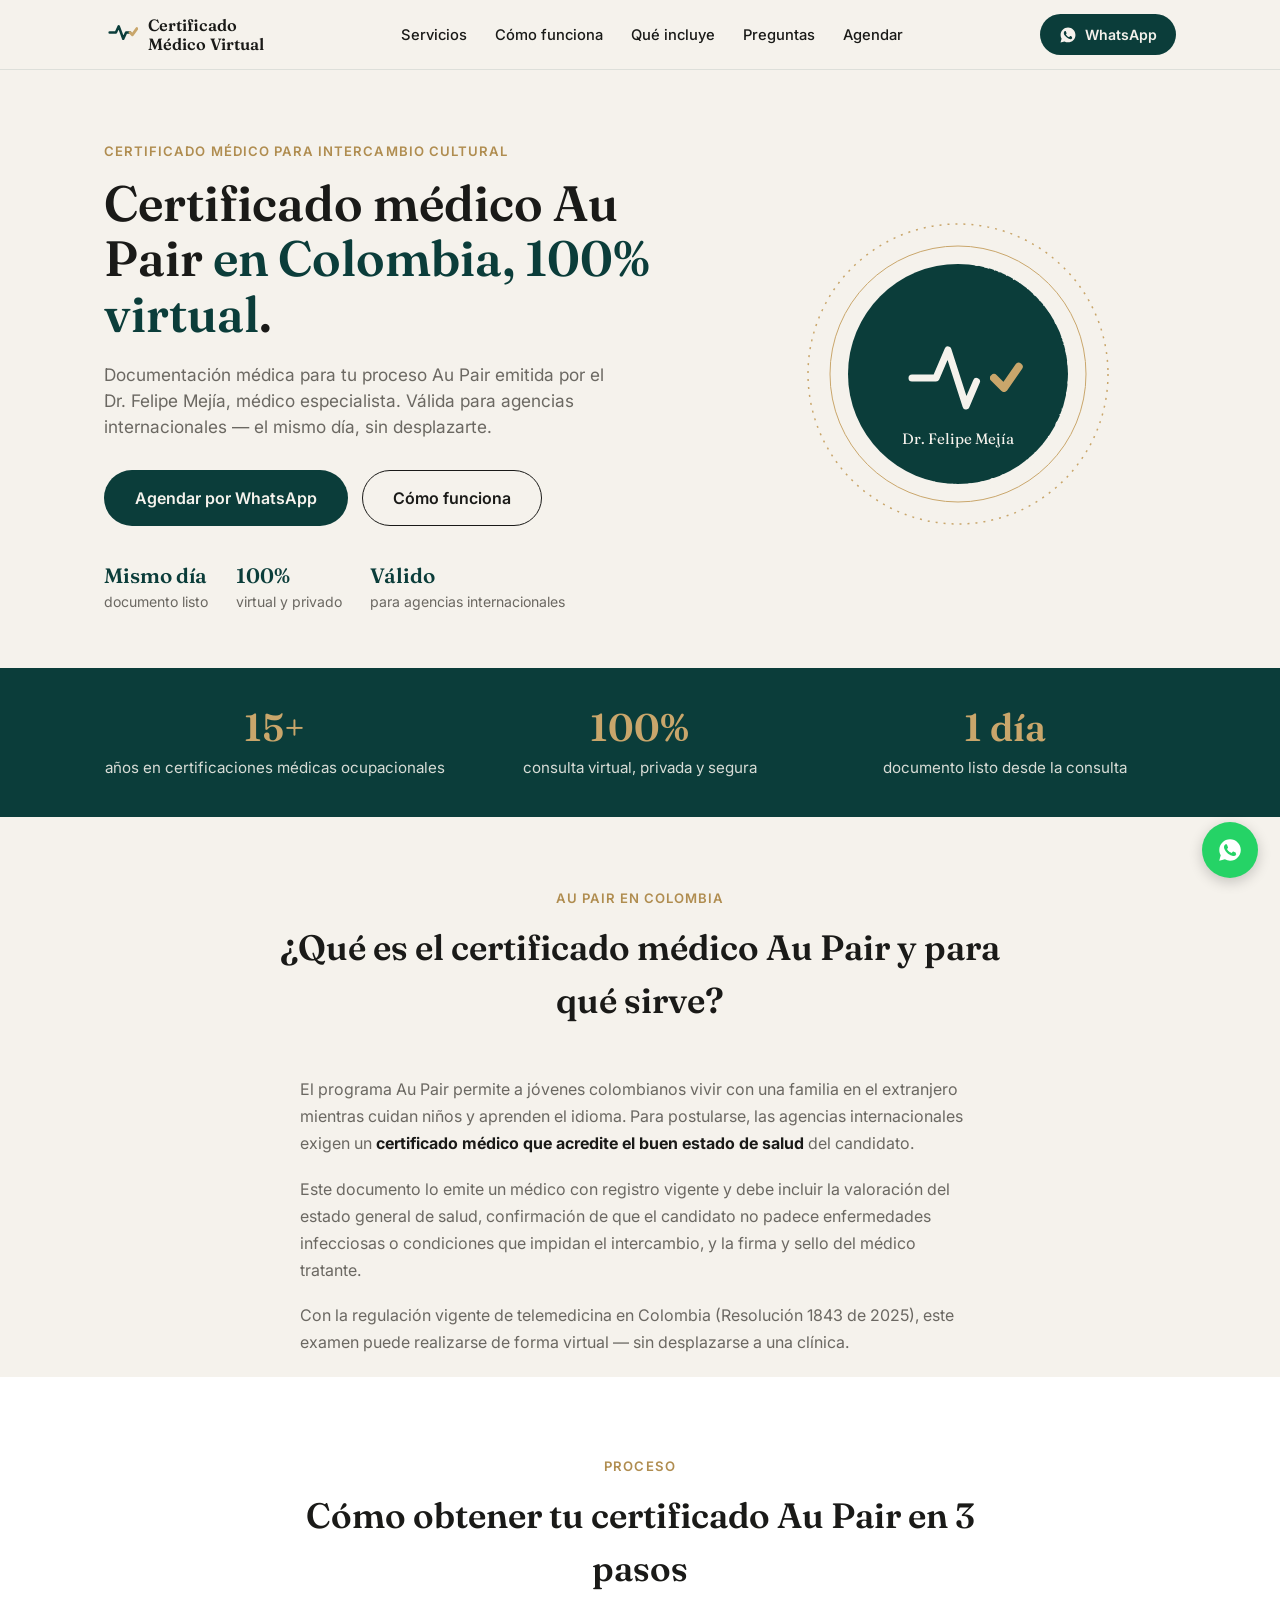
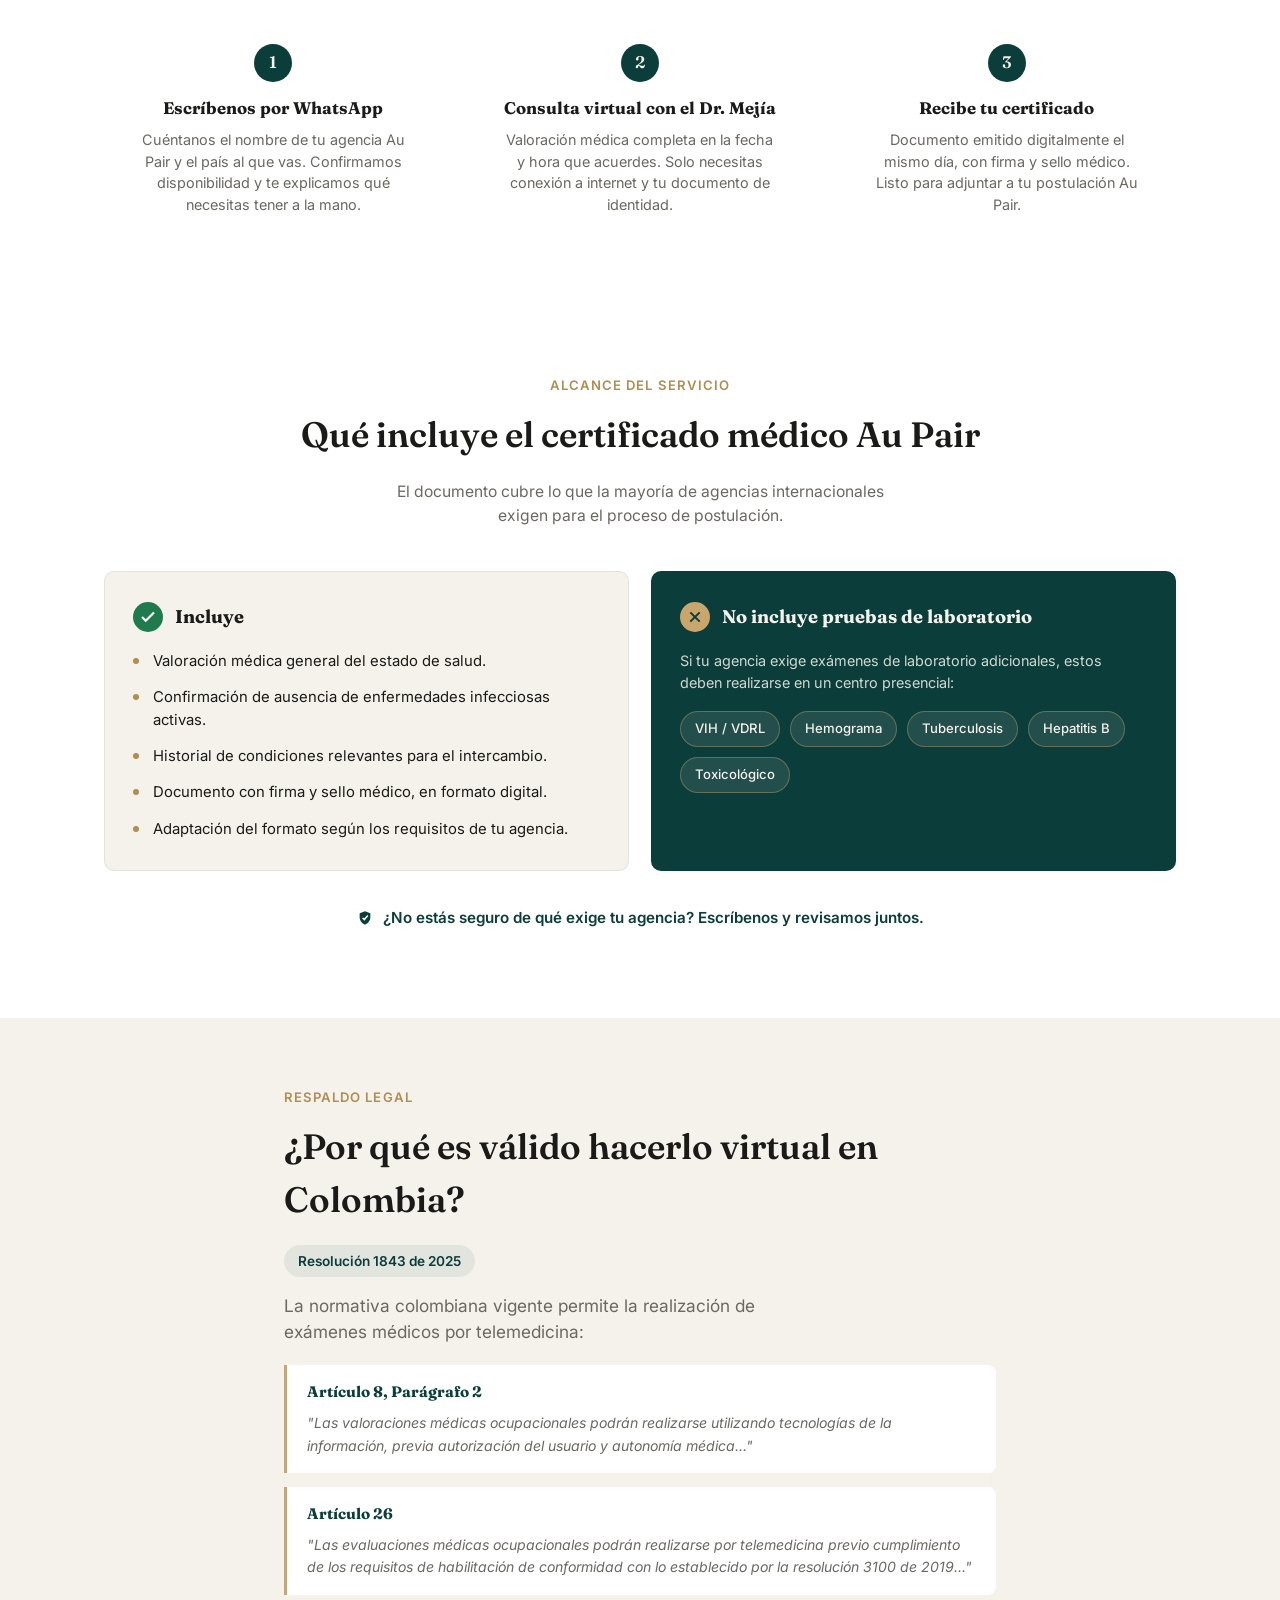
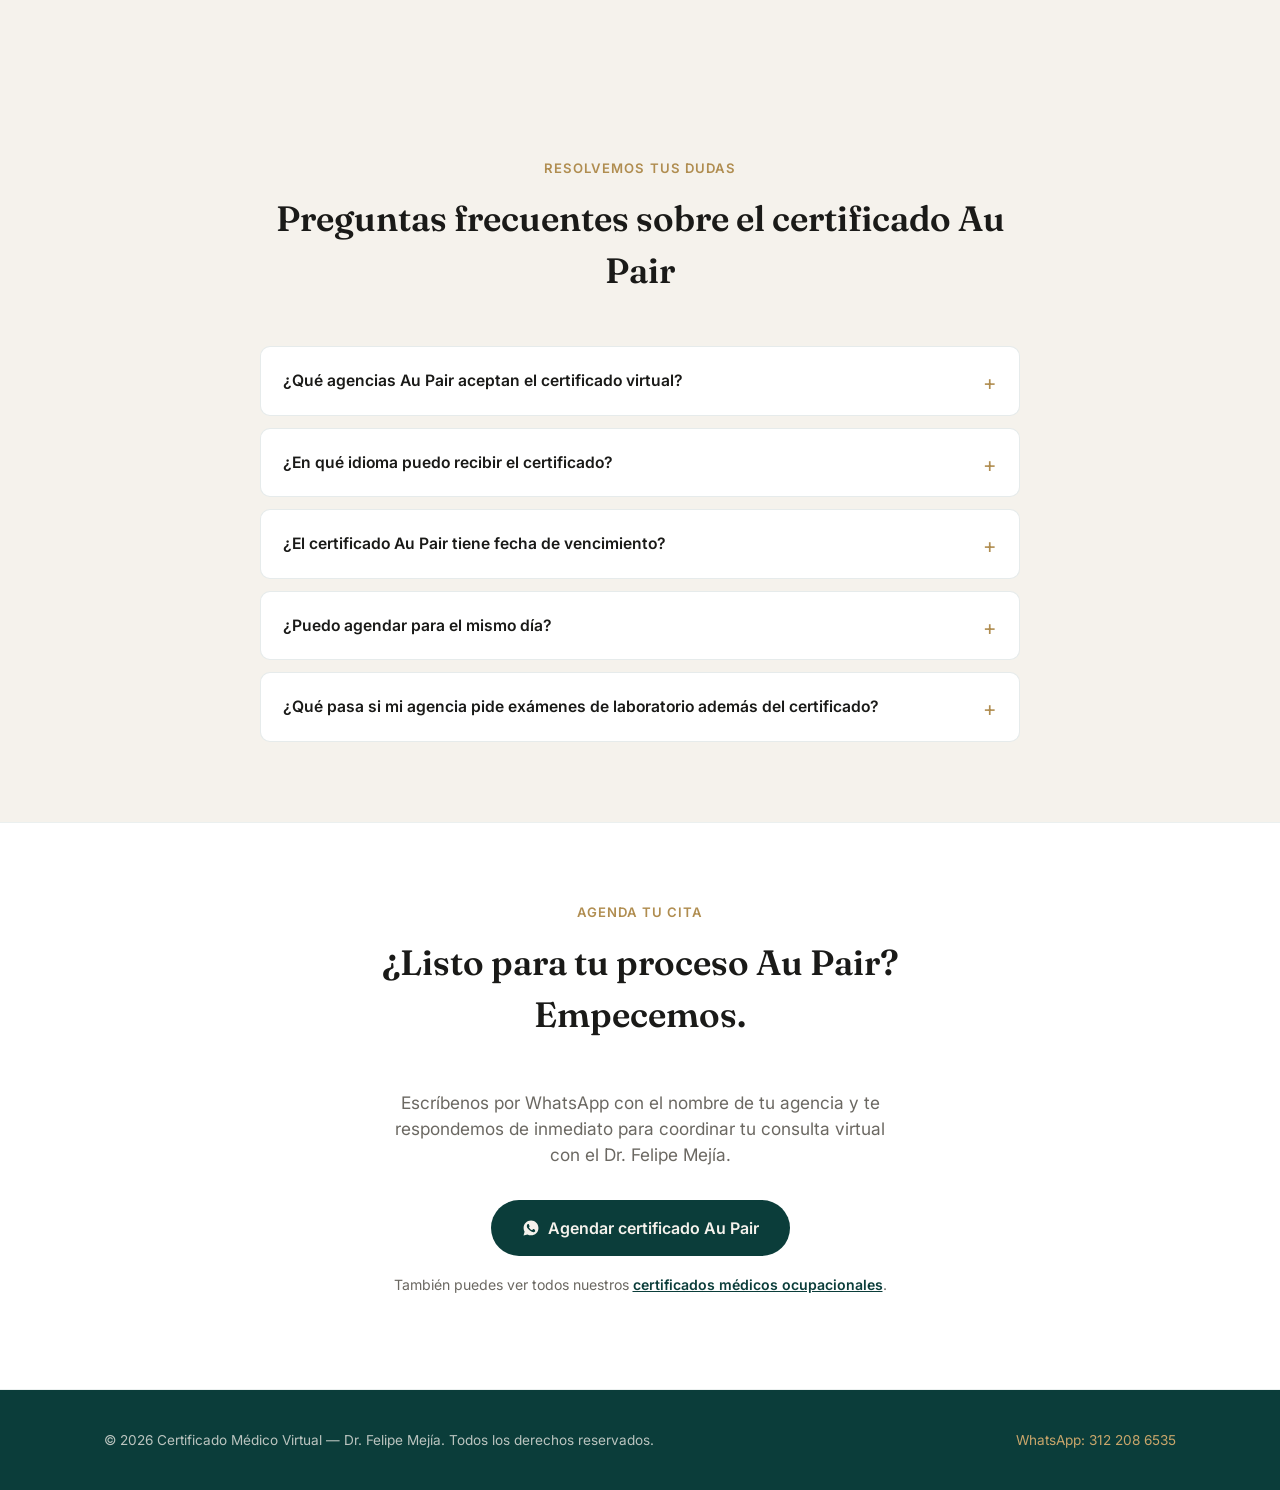
==== au-pair.html @ d5a6e665 "SEO: FAQPage schema, página Au Pair y sitemap actualizado - Agrega schema FAQPage al index para rich" ====
<!DOCTYPE html>
<html lang="es">
<head>
<meta charset="UTF-8">
<meta name="viewport" content="width=device-width, initial-scale=1.0">
<title>Certificado Médico Au Pair Colombia | Dr. Felipe Mejía — Virtual</title>
<meta name="description" content="Certificado médico para Au Pair en Colombia. Examen virtual con médico especialista, documento el mismo día. Válido para agencias internacionales. Agenda por WhatsApp.">
<meta property="og:title" content="Certificado Médico Au Pair Colombia — Dr. Felipe Mejía">
<meta property="og:description" content="Certificado médico para Au Pair. Examen virtual, documento el mismo día. Válido para agencias internacionales.">
<meta property="og:type" content="website">
<meta property="og:url" content="https://certificadomedicovirtual.com/au-pair">
<meta property="og:image" content="https://certificadomedicovirtual.com/assets/og-image.png">
<meta property="og:image:width" content="1200">
<meta property="og:image:height" content="630">
<meta property="og:locale" content="es_CO">
<meta name="twitter:card" content="summary_large_image">
<meta name="twitter:title" content="Certificado Médico Au Pair Colombia — Dr. Felipe Mejía">
<meta name="twitter:image" content="https://certificadomedicovirtual.com/assets/og-image.png">
<link rel="preconnect" href="https://fonts.googleapis.com">
<link rel="preconnect" href="https://fonts.gstatic.com" crossorigin>
<link href="https://fonts.googleapis.com/css2?family=Fraunces:opsz,wght@9..144,400;9..144,500;9..144,600;9..144,700&family=Inter:wght@400;500;600;700&display=swap" rel="stylesheet">
<link rel="stylesheet" href="styles.css">
<link rel="icon" type="image/svg+xml" href="assets/favicon.svg">
<link rel="canonical" href="https://certificadomedicovirtual.com/au-pair">
<script type="application/ld+json">
{
  "@context": "https://schema.org",
  "@type": "MedicalBusiness",
  "name": "Certificado Médico Virtual — Au Pair",
  "url": "https://certificadomedicovirtual.com/au-pair",
  "telephone": "+573122086535",
  "image": "https://certificadomedicovirtual.com/assets/og-image.png",
  "description": "Certificado médico para procesos Au Pair en Colombia. Examen virtual con médico especialista, documento el mismo día.",
  "address": {
    "@type": "PostalAddress",
    "addressLocality": "Manizales",
    "addressRegion": "Caldas",
    "addressCountry": "CO"
  },
  "founder": { "@type": "Person", "name": "Felipe Mejía" }
}
</script>
<script type="application/ld+json">
{
  "@context": "https://schema.org",
  "@type": "FAQPage",
  "mainEntity": [
    {
      "@type": "Question",
      "name": "¿Qué es el certificado médico Au Pair?",
      "acceptedAnswer": {
        "@type": "Answer",
        "text": "Es un documento médico que acredita el buen estado de salud del candidato para participar en un programa de intercambio cultural Au Pair. Las agencias internacionales lo exigen como parte del proceso de postulación."
      }
    },
    {
      "@type": "Question",
      "name": "¿El certificado médico Au Pair puede hacerse de forma virtual en Colombia?",
      "acceptedAnswer": {
        "@type": "Answer",
        "text": "Sí. La Resolución 1843 de 2025 permite la realización de exámenes médicos ocupacionales por telemedicina en Colombia. El Dr. Felipe Mejía emite el certificado Au Pair de forma virtual con plena validez."
      }
    },
    {
      "@type": "Question",
      "name": "¿Qué agencias aceptan el certificado médico Au Pair virtual?",
      "acceptedAnswer": {
        "@type": "Answer",
        "text": "La mayoría de agencias Au Pair aceptan certificados emitidos por médico con registro vigente y en formato digital. Recomendamos confirmar con tu agencia específica antes de agendar. El Dr. Mejía puede adaptar el formato del documento según los requisitos de cada agencia."
      }
    },
    {
      "@type": "Question",
      "name": "¿Cuánto tarda en llegar el certificado médico Au Pair?",
      "acceptedAnswer": {
        "@type": "Answer",
        "text": "El documento se emite el mismo día de la consulta virtual, una vez completada la valoración médica."
      }
    }
  ]
}
</script>
</head>
<body>

<a class="skip-link" href="#contenido">Saltar al contenido</a>

<!-- HEADER -->
<header class="site-header">
  <div class="wrap header-inner">
    <a href="/" class="brand">
      <span class="brand-mark" aria-hidden="true">
        <svg viewBox="0 0 120 120" width="34" height="34">
          <path d="M 20 62 L 42 62 L 52 40 L 68 84 L 78 62 L 92 62"
                fill="none" stroke="#0B3D3A" stroke-width="9" stroke-linecap="round" stroke-linejoin="round"/>
          <path d="M 92 62 L 100 70 L 116 48"
                fill="none" stroke="#C9A66B" stroke-width="10" stroke-linecap="round" stroke-linejoin="round"/>
        </svg>
      </span>
      <span class="brand-text">Certificado<br>Médico Virtual</span>
    </a>
    <nav class="site-nav" id="site-nav" aria-label="Navegación principal">
      <a href="/#servicios">Servicios</a>
      <a href="/#como-funciona">Cómo funciona</a>
      <a href="/#alcance">Qué incluye</a>
      <a href="/#preguntas">Preguntas</a>
      <a href="/#agendar">Agendar</a>
    </nav>
    <button class="nav-toggle" id="nav-toggle" aria-label="Abrir menú" aria-expanded="false" aria-controls="site-nav">
      <span class="nav-toggle-bar"></span>
      <span class="nav-toggle-bar"></span>
      <span class="nav-toggle-bar"></span>
    </button>
    <a href="https://wa.me/573122086535" class="btn btn-primary btn-header" target="_blank" rel="noopener">
      <svg width="18" height="18" viewBox="0 0 24 24" fill="currentColor" aria-hidden="true"><path d="M12.04 2C6.58 2 2.13 6.45 2.13 11.91c0 1.75.46 3.45 1.32 4.95L2.05 22l5.25-1.38a9.9 9.9 0 0 0 4.74 1.21h.01c5.46 0 9.9-4.45 9.9-9.91C21.96 6.45 17.5 2 12.04 2zm5.8 14.13c-.24.68-1.4 1.3-1.93 1.38-.5.08-1.12.11-1.8-.11a15 15 0 0 1-1.62-.6c-2.86-1.24-4.72-4.13-4.87-4.32-.14-.2-1.17-1.55-1.17-2.96s.72-2.1.98-2.39c.24-.27.53-.33.71-.33h.5c.16 0 .38-.03.58.44.24.56.8 1.95.87 2.09.07.15.11.31.02.5-.09.19-.14.31-.27.47-.14.16-.29.36-.42.48-.14.13-.28.28-.12.55.16.27.72 1.19 1.55 1.93 1.06.95 1.96 1.24 2.23 1.38.27.14.43.11.6-.07.16-.19.68-.79.87-1.06.18-.27.36-.22.6-.13.24.09 1.55.73 1.82.86.27.14.44.2.5.32.08.13.08.71-.16 1.39z"/></svg>
      WhatsApp
    </a>
  </div>
</header>

<main id="contenido">

  <!-- HERO -->
  <section class="hero" id="top">
    <div class="wrap hero-inner">
      <div class="hero-copy">
        <p class="eyebrow">Certificado médico para intercambio cultural</p>
        <h1>Certificado médico Au Pair <span class="highlight">en Colombia, 100% virtual</span>.</h1>
        <p class="hero-sub">Documentación médica para tu proceso Au Pair emitida por el Dr. Felipe Mejía, médico especialista. Válida para agencias internacionales — el mismo día, sin desplazarte.</p>
        <div class="hero-actions">
          <a href="https://wa.me/573122086535?text=Hola%2C%20quiero%20agendar%20un%20certificado%20m%C3%A9dico%20para%20Au%20Pair." class="btn btn-primary btn-lg" target="_blank" rel="noopener">Agendar por WhatsApp</a>
          <a href="/#como-funciona" class="btn btn-ghost btn-lg">Cómo funciona</a>
        </div>
        <ul class="hero-trust">
          <li><strong>Mismo día</strong> documento listo</li>
          <li><strong>100%</strong> virtual y privado</li>
          <li><strong>Válido</strong> para agencias internacionales</li>
        </ul>
      </div>
      <div class="hero-seal" aria-hidden="true">
        <svg viewBox="0 0 320 320" width="100%" height="100%">
          <circle class="seal-ring seal-ring-1" cx="160" cy="160" r="150" fill="none" stroke="#C9A66B" stroke-width="1.5" stroke-dasharray="2 6"/>
          <circle class="seal-ring seal-ring-2" cx="160" cy="160" r="128" fill="none" stroke="#C9A66B" stroke-width="1"/>
          <circle class="seal-ring seal-ring-3" cx="160" cy="160" r="110" fill="#0B3D3A"/>
          <path id="sealtext" d="M 160,50 A 110,110 0 1 1 159,50" fill="none"/>
          <text class="seal-orbit-text" font-family="Inter, sans-serif" font-size="11.5" letter-spacing="3.5" fill="#F5F2EC">
            <textPath href="#sealtext" startOffset="2%">CERTIFICADO MÉDICO AU PAIR · COLOMBIA ·</textPath>
          </text>
          <g transform="translate(160,158)">
            <path class="pulse-draw" d="M -46 6 L -22 6 L -10 -22 L 8 34 L 20 6 L 36 6"
                  fill="none" stroke="#F5F2EC" stroke-width="7" stroke-linecap="round" stroke-linejoin="round"/>
            <path class="pulse-draw pulse-draw-delay" d="M 36 6 L 46 16 L 64 -10"
                  fill="none" stroke="#C9A66B" stroke-width="8" stroke-linecap="round" stroke-linejoin="round"/>
          </g>
          <text class="seal-name" x="160" y="230" text-anchor="middle" font-family="Fraunces, serif" font-size="15" fill="#F5F2EC">Dr. Felipe Mejía</text>
        </svg>
      </div>
    </div>
  </section>

  <!-- FRANJA DE CONFIANZA -->
  <section class="trust-strip">
    <div class="wrap trust-grid">
      <div class="trust-item">
        <span class="trust-num">15+</span>
        <span class="trust-label">años en certificaciones médicas ocupacionales</span>
      </div>
      <div class="trust-item">
        <span class="trust-num">100%</span>
        <span class="trust-label">consulta virtual, privada y segura</span>
      </div>
      <div class="trust-item">
        <span class="trust-num">1 día</span>
        <span class="trust-label">documento listo desde la consulta</span>
      </div>
    </div>
  </section>

  <!-- QUÉ ES -->
  <section class="how" id="que-es">
    <div class="wrap">
      <p class="eyebrow eyebrow-center">Au Pair en Colombia</p>
      <h2 class="section-title">¿Qué es el certificado médico Au Pair y para qué sirve?</h2>
      <div class="aupair-explainer">
        <p>El programa Au Pair permite a jóvenes colombianos vivir con una familia en el extranjero mientras cuidan niños y aprenden el idioma. Para postularse, las agencias internacionales exigen un <strong>certificado médico que acredite el buen estado de salud</strong> del candidato.</p>
        <p>Este documento lo emite un médico con registro vigente y debe incluir la valoración del estado general de salud, confirmación de que el candidato no padece enfermedades infecciosas o condiciones que impidan el intercambio, y la firma y sello del médico tratante.</p>
        <p>Con la regulación vigente de telemedicina en Colombia (Resolución 1843 de 2025), este examen puede realizarse de forma virtual — sin desplazarse a una clínica.</p>
      </div>
    </div>
  </section>

  <!-- CÓMO FUNCIONA -->
  <section class="services" id="como-funciona" style="background:var(--white);">
    <div class="wrap">
      <p class="eyebrow eyebrow-center">Proceso</p>
      <h2 class="section-title">Cómo obtener tu certificado Au Pair en 3 pasos</h2>
      <div class="how-grid">
        <div class="how-step">
          <span class="how-num">1</span>
          <h3>Escríbenos por WhatsApp</h3>
          <p>Cuéntanos el nombre de tu agencia Au Pair y el país al que vas. Confirmamos disponibilidad y te explicamos qué necesitas tener a la mano.</p>
        </div>
        <div class="how-step">
          <span class="how-num">2</span>
          <h3>Consulta virtual con el Dr. Mejía</h3>
          <p>Valoración médica completa en la fecha y hora que acuerdes. Solo necesitas conexión a internet y tu documento de identidad.</p>
        </div>
        <div class="how-step">
          <span class="how-num">3</span>
          <h3>Recibe tu certificado</h3>
          <p>Documento emitido digitalmente el mismo día, con firma y sello médico. Listo para adjuntar a tu postulación Au Pair.</p>
        </div>
      </div>
    </div>
  </section>

  <!-- QUÉ INCLUYE -->
  <section class="scope" id="incluye">
    <div class="wrap">
      <p class="eyebrow eyebrow-center">Alcance del servicio</p>
      <h2 class="section-title">Qué incluye el certificado médico Au Pair</h2>
      <p class="scope-sub">El documento cubre lo que la mayoría de agencias internacionales exigen para el proceso de postulación.</p>
      <div class="scope-grid">
        <div class="scope-card scope-include">
          <div class="scope-head">
            <span class="scope-icon scope-icon-yes" aria-hidden="true">
              <svg width="18" height="18" viewBox="0 0 24 24" fill="none" stroke="currentColor" stroke-width="3"><path d="M4 12l5 5L20 6"/></svg>
            </span>
            <h3>Incluye</h3>
          </div>
          <ul class="scope-list">
            <li>Valoración médica general del estado de salud.</li>
            <li>Confirmación de ausencia de enfermedades infecciosas activas.</li>
            <li>Historial de condiciones relevantes para el intercambio.</li>
            <li>Documento con firma y sello médico, en formato digital.</li>
            <li>Adaptación del formato según los requisitos de tu agencia.</li>
          </ul>
        </div>
        <div class="scope-card scope-exclude">
          <div class="scope-head">
            <span class="scope-icon scope-icon-no" aria-hidden="true">
              <svg width="16" height="16" viewBox="0 0 24 24" fill="none" stroke="currentColor" stroke-width="3"><path d="M5 5l14 14M19 5L5 19"/></svg>
            </span>
            <h3>No incluye pruebas de laboratorio</h3>
          </div>
          <p class="scope-note">Si tu agencia exige exámenes de laboratorio adicionales, estos deben realizarse en un centro presencial:</p>
          <div class="scope-pills">
            <span class="pill">VIH / VDRL</span>
            <span class="pill">Hemograma</span>
            <span class="pill">Tuberculosis</span>
            <span class="pill">Hepatitis B</span>
            <span class="pill">Toxicológico</span>
          </div>
        </div>
      </div>
      <p class="scope-footer">
        <svg width="16" height="16" viewBox="0 0 24 24" fill="currentColor" aria-hidden="true"><path d="M12 2L4 5v6c0 5.25 3.5 9.5 8 11 4.5-1.5 8-5.75 8-11V5l-8-3zm-1 14l-3.5-3.5 1.4-1.4L11 12.2l4.6-4.6 1.4 1.4L11 16z"/></svg>
        ¿No estás seguro de qué exige tu agencia? Escríbenos y revisamos juntos.
      </p>
    </div>
  </section>

  <!-- NORMATIVIDAD -->
  <section class="law">
    <div class="wrap law-inner">
      <div class="law-copy">
        <p class="eyebrow">Respaldo legal</p>
        <h2 class="section-title" style="text-align:left; margin-bottom:18px;">¿Por qué es válido hacerlo virtual en Colombia?</h2>
        <p class="law-ref">Resolución 1843 de 2025</p>
        <p class="hero-sub" style="margin-bottom:20px;">La normativa colombiana vigente permite la realización de exámenes médicos por telemedicina:</p>
        <div class="law-article">
          <h4>Artículo 8, Parágrafo 2</h4>
          <p>"Las valoraciones médicas ocupacionales podrán realizarse utilizando tecnologías de la información, previa autorización del usuario y autonomía médica..."</p>
        </div>
        <div class="law-article">
          <h4>Artículo 26</h4>
          <p>"Las evaluaciones médicas ocupacionales podrán realizarse por telemedicina previo cumplimiento de los requisitos de habilitación de conformidad con lo establecido por la resolución 3100 de 2019..."</p>
        </div>
      </div>
    </div>
  </section>

  <!-- FAQ -->
  <section class="faq" id="preguntas">
    <div class="wrap">
      <p class="eyebrow eyebrow-center">Resolvemos tus dudas</p>
      <h2 class="section-title">Preguntas frecuentes sobre el certificado Au Pair</h2>
      <div class="faq-list">
        <details class="faq-item">
          <summary>¿Qué agencias Au Pair aceptan el certificado virtual?</summary>
          <p>La mayoría de agencias aceptan certificados emitidos por médico con registro vigente en formato digital. Recomendamos confirmar con tu agencia antes de agendar — el Dr. Mejía puede adaptar el formato del documento según los requisitos específicos de cada agencia o país.</p>
        </details>
        <details class="faq-item">
          <summary>¿En qué idioma puedo recibir el certificado?</summary>
          <p>El certificado se emite en español. Si tu agencia requiere traducción oficial al inglés u otro idioma, deberás gestionarla con un traductor certificado una vez recibido el documento.</p>
        </details>
        <details class="faq-item">
          <summary>¿El certificado Au Pair tiene fecha de vencimiento?</summary>
          <p>Sí. La mayoría de agencias exigen que el certificado tenga menos de 3 a 6 meses de expedición al momento de la postulación. Te recomendamos solicitarlo cuando ya tengas fecha de entrevista o viaje confirmada.</p>
        </details>
        <details class="faq-item">
          <summary>¿Puedo agendar para el mismo día?</summary>
          <p>Depende de la disponibilidad. Escríbenos por WhatsApp y te confirmamos el horario más próximo disponible.</p>
        </details>
        <details class="faq-item">
          <summary>¿Qué pasa si mi agencia pide exámenes de laboratorio además del certificado?</summary>
          <p>En ese caso deberás realizarlos en un laboratorio clínico presencial. Una vez tengas los resultados, el Dr. Mejía puede incorporarlos en el certificado final. Escríbenos y te orientamos según lo que exija tu agencia.</p>
        </details>
      </div>
    </div>
  </section>

  <!-- CTA -->
  <section class="booking" id="agendar">
    <div class="wrap booking-cta">
      <p class="eyebrow eyebrow-center">Agenda tu cita</p>
      <h2 class="section-title">¿Listo para tu proceso Au Pair? Empecemos.</h2>
      <p class="hero-sub booking-sub">Escríbenos por WhatsApp con el nombre de tu agencia y te respondemos de inmediato para coordinar tu consulta virtual con el Dr. Felipe Mejía.</p>
      <a href="https://wa.me/573122086535?text=Hola%2C%20quiero%20agendar%20un%20certificado%20m%C3%A9dico%20para%20Au%20Pair." class="btn btn-primary btn-lg" target="_blank" rel="noopener">
        <svg width="18" height="18" viewBox="0 0 24 24" fill="currentColor" aria-hidden="true"><path d="M12.04 2C6.58 2 2.13 6.45 2.13 11.91c0 1.75.46 3.45 1.32 4.95L2.05 22l5.25-1.38a9.9 9.9 0 0 0 4.74 1.21h.01c5.46 0 9.9-4.45 9.9-9.91C21.96 6.45 17.5 2 12.04 2zm5.8 14.13c-.24.68-1.4 1.3-1.93 1.38-.5.08-1.12.11-1.8-.11a15 15 0 0 1-1.62-.6c-2.86-1.24-4.72-4.13-4.87-4.32-.14-.2-1.17-1.55-1.17-2.96s.72-2.1.98-2.39c.24-.27.53-.33.71-.33h.5c.16 0 .38-.03.58.44.24.56.8 1.95.87 2.09.07.15.11.31.02.5-.09.19-.14.31-.27.47-.14.16-.29.36-.42.48-.14.13-.28.28-.12.55.16.27.72 1.19 1.55 1.93 1.06.95 1.96 1.24 2.23 1.38.27.14.43.11.6-.07.16-.19.68-.79.87-1.06.18-.27.36-.22.6-.13.24.09 1.55.73 1.82.86.27.14.44.2.5.32.08.13.08.71-.16 1.39z"/></svg>
        Agendar certificado Au Pair
      </a>
      <p style="margin-top:18px; font-size:.88rem; color:var(--muted);">También puedes ver todos nuestros <a href="/" style="color:var(--forest); font-weight:600;">certificados médicos ocupacionales</a>.</p>
    </div>
  </section>

</main>

<!-- FOOTER -->
<footer class="site-footer">
  <div class="wrap footer-inner">
    <p>&copy; 2026 Certificado Médico Virtual — Dr. Felipe Mejía. Todos los derechos reservados.</p>
    <a href="https://wa.me/573122086535" target="_blank" rel="noopener">WhatsApp: 312 208 6535</a>
  </div>
</footer>

<a href="https://wa.me/573122086535?text=Hola%2C%20quiero%20agendar%20un%20certificado%20m%C3%A9dico%20para%20Au%20Pair." class="whatsapp-float" target="_blank" rel="noopener" aria-label="Escríbenos por WhatsApp">
  <svg width="26" height="26" viewBox="0 0 24 24" fill="currentColor" aria-hidden="true"><path d="M12.04 2C6.58 2 2.13 6.45 2.13 11.91c0 1.75.46 3.45 1.32 4.95L2.05 22l5.25-1.38a9.9 9.9 0 0 0 4.74 1.21h.01c5.46 0 9.9-4.45 9.9-9.91C21.96 6.45 17.5 2 12.04 2zm5.8 14.13c-.24.68-1.4 1.3-1.93 1.38-.5.08-1.12.11-1.8-.11a15 15 0 0 1-1.62-.6c-2.86-1.24-4.72-4.13-4.87-4.32-.14-.2-1.17-1.55-1.17-2.96s.72-2.1.98-2.39c.24-.27.53-.33.71-.33h.5c.16 0 .38-.03.58.44.24.56.8 1.95.87 2.09.07.15.11.31.02.5-.09.19-.14.31-.27.47-.14.16-.29.36-.42.48-.14.13-.28.28-.12.55.16.27.72 1.19 1.55 1.93 1.06.95 1.96 1.24 2.23 1.38.27.14.43.11.6-.07.16-.19.68-.79.87-1.06.18-.27.36-.22.6-.13.24.09 1.55.73 1.82.86.27.14.44.2.5.32.08.13.08.71-.16 1.39z"/></svg>
</a>

<script src="script.js"></script>
</body>
</html>
---- styles.css ----
/* ===== Tokens ===== */
:root{
  --forest: #0B3D3A;
  --forest-dark: #082B29;
  --bone: #F5F2EC;
  --gold: #C9A66B;
  --gold-dark: #B08D50;
  --ink: #1A1A18;
  --white: #FFFFFF;
  --muted: #6B6862;

  --font-display: 'Fraunces', serif;
  --font-body: 'Inter', sans-serif;

  --radius: 10px;
  --wrap: 1120px;
}

*{box-sizing:border-box;}
html{scroll-behavior:smooth;}
body{
  margin:0;
  font-family:var(--font-body);
  color:var(--ink);
  background:var(--bone);
  line-height:1.5;
  -webkit-font-smoothing:antialiased;
}
img{max-width:100%;display:block;}
a{color:inherit;}

.wrap{
  max-width:var(--wrap);
  margin:0 auto;
  padding:0 24px;
}

.skip-link{
  position:absolute;
  left:-9999px;
  top:0;
  background:var(--forest);
  color:var(--white);
  padding:12px 20px;
  z-index:200;
}
.skip-link:focus{left:0;}

:focus-visible{
  outline:2px solid var(--gold);
  outline-offset:2px;
}

/* ===== Buttons ===== */
.btn{
  display:inline-flex;
  align-items:center;
  justify-content:center;
  gap:8px;
  font-family:var(--font-body);
  font-weight:600;
  font-size:0.95rem;
  text-decoration:none;
  border-radius:999px;
  padding:12px 22px;
  border:1.5px solid transparent;
  cursor:pointer;
  transition:transform .15s ease, background .15s ease, border-color .15s ease;
}
.btn:hover{transform:translateY(-1px);}
.btn-primary{
  background:var(--forest);
  color:var(--bone);
}
.btn-primary:hover{background:var(--forest-dark);}
.btn-ghost{
  background:transparent;
  border-color:var(--ink);
  color:var(--ink);
}
.btn-ghost:hover{border-color:var(--gold-dark); color:var(--gold-dark);}
.btn-lg{padding:15px 30px; font-size:1rem;}
.btn-block{width:100%;}
.btn-header{padding:9px 18px; font-size:.88rem;}

@media (prefers-reduced-motion: reduce){
  .btn:hover{transform:none;}
  html{scroll-behavior:auto;}
}

/* ===== Header ===== */
.site-header{
  position:sticky;
  top:0;
  z-index:100;
  background:rgba(245,242,236,0.92);
  backdrop-filter:blur(8px);
  border-bottom:1px solid rgba(11,61,58,0.1);
}
.header-inner{
  display:flex;
  align-items:center;
  justify-content:space-between;
  padding-top:14px;
  padding-bottom:14px;
  gap:20px;
}
.brand{
  display:flex;
  align-items:center;
  gap:10px;
  text-decoration:none;
  color:var(--forest);
}
.brand-text{
  font-family:var(--font-display);
  font-weight:600;
  font-size:1.02rem;
  line-height:1.15;
  color:var(--ink);
}
.site-nav{
  display:flex;
  gap:28px;
  font-size:.92rem;
  font-weight:500;
}
.site-nav a{text-decoration:none; color:var(--ink);}
.site-nav a:hover{color:var(--forest);}

/* ===== Hamburger toggle ===== */
.nav-toggle{
  display:none;
  flex-direction:column;
  justify-content:center;
  gap:5px;
  width:38px;
  height:38px;
  padding:6px;
  background:none;
  border:none;
  cursor:pointer;
  border-radius:6px;
  margin-left:auto;
}
.nav-toggle-bar{
  display:block;
  width:22px;
  height:2px;
  background:var(--ink);
  border-radius:2px;
  transition:transform .22s ease, opacity .22s ease;
  transform-origin:center;
}
.nav-toggle[aria-expanded="true"] .nav-toggle-bar:nth-child(1){
  transform:translateY(7px) rotate(45deg);
}
.nav-toggle[aria-expanded="true"] .nav-toggle-bar:nth-child(2){
  opacity:0;
  transform:scaleX(0);
}
.nav-toggle[aria-expanded="true"] .nav-toggle-bar:nth-child(3){
  transform:translateY(-7px) rotate(-45deg);
}

@media (max-width: 780px){
  .site-nav{
    display:none;
    position:absolute;
    top:100%;
    left:0;
    right:0;
    background:rgba(245,242,236,0.98);
    backdrop-filter:blur(8px);
    border-bottom:1px solid rgba(11,61,58,0.12);
    flex-direction:column;
    padding:10px 24px 20px;
    gap:0;
    z-index:99;
  }
  .site-nav.is-open{display:flex;}
  .site-nav a{
    padding:13px 0;
    border-bottom:1px solid rgba(11,61,58,0.07);
    font-size:1rem;
  }
  .site-nav a:last-child{border-bottom:none;}
  .nav-toggle{display:flex;}
  .btn-header{display:none;}
}

@media (prefers-reduced-motion: reduce){
  .nav-toggle-bar{transition:none;}
}

/* ===== Hero ===== */
.hero{
  padding:72px 0 56px;
  overflow:hidden;
}
.hero-inner{
  display:grid;
  grid-template-columns:1.15fr 0.85fr;
  gap:48px;
  align-items:center;
}
.eyebrow{
  font-size:.82rem;
  font-weight:600;
  letter-spacing:.08em;
  text-transform:uppercase;
  color:var(--gold-dark);
  margin:0 0 14px;
}
.eyebrow-center{text-align:center;}
.hero h1{
  font-family:var(--font-display);
  font-size:clamp(2.1rem, 4vw, 3.1rem);
  line-height:1.12;
  font-weight:600;
  margin:0 0 20px;
  color:var(--ink);
}
.highlight{color:var(--forest);}
.hero-sub{
  font-size:1.08rem;
  color:var(--muted);
  max-width:46ch;
  margin:0 0 30px;
}
.hero-actions{
  display:flex;
  gap:14px;
  flex-wrap:wrap;
  margin-bottom:34px;
}
.hero-trust{
  display:flex;
  gap:28px;
  list-style:none;
  padding:0;
  margin:0;
  flex-wrap:wrap;
  font-size:.88rem;
  color:var(--muted);
}
.hero-trust strong{
  display:block;
  font-family:var(--font-display);
  font-size:1.3rem;
  color:var(--forest);
  font-weight:600;
}
.hero-seal{
  justify-self:center;
  width:min(320px, 80vw);
}

@media (max-width: 900px){
  .hero-inner{grid-template-columns:1fr; text-align:center;}
  .hero-sub{margin-left:auto; margin-right:auto;}
  .hero-actions, .hero-trust{justify-content:center;}
  .hero-seal{order:-1; width:220px;}
}

/* ===== Trust strip ===== */
.trust-strip{
  background:var(--forest);
  color:var(--bone);
  padding:38px 0;
}
.trust-grid{
  display:grid;
  grid-template-columns:repeat(3, 1fr);
  gap:24px;
  text-align:center;
}
.trust-num{
  display:block;
  font-family:var(--font-display);
  font-size:2.4rem;
  color:var(--gold);
  font-weight:600;
  line-height:1.1;
  margin-bottom:6px;
}
.trust-label{
  font-size:.95rem;
  color:rgba(245,242,236,0.88);
  line-height:1.4;
  max-width:18ch;
  margin-inline:auto;
}

@media (max-width: 700px){
  .trust-grid{grid-template-columns:1fr; gap:22px;}
}

/* ===== Services ===== */
.services{padding:80px 0;}
.section-title{
  font-family:var(--font-display);
  font-size:clamp(1.6rem, 3vw, 2.2rem);
  font-weight:600;
  text-align:center;
  max-width:32ch;
  margin:0 auto 48px;
  color:var(--ink);
}
.services-grid{
  display:grid;
  grid-template-columns:repeat(3, 1fr);
  gap:22px;
}
.service-card{
  background:var(--white);
  border:1px solid rgba(11,61,58,0.08);
  border-radius:var(--radius);
  padding:28px 24px;
}
.service-icon{
  display:inline-flex;
  align-items:center;
  justify-content:center;
  width:44px;
  height:44px;
  border-radius:10px;
  background:rgba(11,61,58,0.07);
  color:var(--forest);
  margin-bottom:16px;
}
.service-card h3{
  font-family:var(--font-display);
  font-size:1.15rem;
  margin:0 0 10px;
  color:var(--forest);
}
.service-card p{
  margin:0;
  font-size:.92rem;
  color:var(--muted);
}

@media (max-width: 900px){
  .services-grid{grid-template-columns:repeat(2, 1fr);}
}
@media (max-width: 600px){
  .services-grid{grid-template-columns:1fr;}
}

/* ===== Scope (qué incluye / qué no) ===== */
.scope{
  padding:80px 0 88px;
  background:var(--white);
}
.scope-sub{
  text-align:center;
  color:var(--muted);
  max-width:52ch;
  margin:-30px auto 44px;
  font-size:.98rem;
}
.scope-grid{
  display:grid;
  grid-template-columns:1fr 1fr;
  gap:22px;
}
.scope-card{
  border-radius:var(--radius);
  padding:30px 28px;
  border:1px solid rgba(11,61,58,0.08);
}
.scope-include{background:var(--bone);}
.scope-exclude{background:var(--forest); color:var(--bone);}
.scope-head{
  display:flex;
  align-items:center;
  gap:12px;
  margin-bottom:18px;
}
.scope-head h3{
  font-family:var(--font-display);
  font-size:1.15rem;
  margin:0;
}
.scope-exclude h3{color:var(--bone);}
.scope-icon{
  width:30px; height:30px;
  border-radius:50%;
  display:flex;
  align-items:center;
  justify-content:center;
  flex-shrink:0;
}
.scope-icon-yes{background:#1F7A4D; color:#fff;}
.scope-icon-no{background:var(--gold); color:var(--forest);}
.scope-list{
  list-style:none;
  padding:0;
  margin:0;
  display:flex;
  flex-direction:column;
  gap:14px;
}
.scope-list li{
  font-size:.93rem;
  color:var(--ink);
  padding-left:20px;
  position:relative;
}
.scope-list li::before{
  content:"";
  position:absolute;
  left:0;
  top:8px;
  width:6px; height:6px;
  border-radius:50%;
  background:var(--gold-dark);
}
.scope-note{
  font-size:.9rem;
  color:rgba(245,242,236,0.85);
  margin:0 0 18px;
}
.scope-pills{
  display:flex;
  flex-wrap:wrap;
  gap:10px;
}
.pill{
  background:rgba(245,242,236,0.1);
  border:1px solid rgba(201,166,107,0.4);
  color:var(--bone);
  font-size:.82rem;
  font-weight:500;
  padding:7px 14px;
  border-radius:999px;
}
.scope-footer{
  display:flex;
  align-items:center;
  justify-content:center;
  gap:10px;
  margin:36px 0 0;
  color:var(--forest);
  font-weight:600;
  font-size:.95rem;
  text-align:center;
}

@media (max-width: 800px){
  .scope-grid{grid-template-columns:1fr;}
  .scope-sub{margin-top:-24px;}
}

/* ===== Booking ===== */
.booking{
  background:var(--white);
  padding:80px 0;
  border-top:1px solid rgba(11,61,58,0.08);
  border-bottom:1px solid rgba(11,61,58,0.08);
}
.booking-cta{
  max-width:640px;
  margin:0 auto;
  text-align:center;
}
.booking-sub{
  margin-left:auto;
  margin-right:auto;
  margin-bottom:32px;
}

/* ===== How it works ===== */
.how{padding:72px 0 20px;}
.how-grid{
  display:grid;
  grid-template-columns:repeat(3, 1fr);
  gap:28px;
}
.how-step{text-align:center; padding:0 12px;}
.how-num{
  display:inline-flex;
  align-items:center;
  justify-content:center;
  width:38px; height:38px;
  border-radius:50%;
  background:var(--forest);
  color:var(--bone);
  font-family:var(--font-display);
  font-weight:600;
  font-size:1.05rem;
  margin-bottom:14px;
}
.how-step h3{
  font-family:var(--font-display);
  font-size:1.05rem;
  margin:0 0 8px;
  color:var(--ink);
}
.how-step p{
  font-size:.9rem;
  color:var(--muted);
  margin:0;
  max-width:30ch;
  margin-inline:auto;
}

@media (max-width: 700px){
  .how-grid{grid-template-columns:1fr; gap:30px;}
}

/* ===== Price note ===== */

/* ===== FAQ ===== */
.faq{padding:80px 0;}
.faq-list{
  max-width:760px;
  margin:0 auto;
  display:flex;
  flex-direction:column;
  gap:12px;
}
.faq-item{
  background:var(--white);
  border:1px solid rgba(11,61,58,0.1);
  border-radius:var(--radius);
  padding:6px 22px;
}
.faq-item summary{
  cursor:pointer;
  font-weight:600;
  font-size:.98rem;
  padding:16px 0;
  list-style:none;
  position:relative;
  padding-right:28px;
}
.faq-item summary::-webkit-details-marker{display:none;}
.faq-item summary::after{
  content:"+";
  position:absolute;
  right:0;
  top:14px;
  font-size:1.3rem;
  color:var(--gold-dark);
  font-weight:400;
}
.faq-item[open] summary::after{content:"–";}
.faq-item p{
  margin:0 0 18px;
  font-size:.92rem;
  color:var(--muted);
  max-width:65ch;
}

/* ===== Animations ===== */
.pulse-draw{
  stroke-dasharray:140;
  stroke-dashoffset:140;
  animation:draw-pulse 1.1s ease-out forwards, heartbeat 2.4s ease-in-out 1.1s infinite;
  transform-origin:160px 158px;
  will-change:transform, stroke-dashoffset;
}
.pulse-draw-delay{
  stroke-dasharray:40;
  stroke-dashoffset:40;
  animation:draw-pulse 0.5s ease-out 0.9s forwards, heartbeat 2.4s ease-in-out 1.1s infinite;
  transform-origin:160px 158px;
  will-change:transform, stroke-dashoffset;
}
@keyframes draw-pulse{
  to{stroke-dashoffset:0;}
}
@keyframes heartbeat{
  0%, 100%{transform:scale(1);}
  50%{transform:scale(1.045);}
}

.seal-ring{
  opacity:0;
  animation:seal-fade 0.6s ease-out forwards;
}
.seal-ring-1{animation-delay:0.1s;}
.seal-ring-2{animation-delay:0.25s;}
.seal-ring-3{animation-delay:0.35s;}
.seal-orbit-text, .seal-name{
  opacity:0;
  animation:seal-fade 0.6s ease-out 1.5s forwards;
}
@keyframes seal-fade{
  to{opacity:1;}
}

.reveal{
  opacity:0;
  transform:translateY(18px);
  transition:opacity 0.5s ease-out, transform 0.5s ease-out;
}
.reveal.is-visible{
  opacity:1;
  transform:translateY(0);
}
.services-grid .service-card:nth-child(1){transition-delay:0s;}
.services-grid .service-card:nth-child(2){transition-delay:0.08s;}
.services-grid .service-card:nth-child(3){transition-delay:0.16s;}
.services-grid .service-card:nth-child(4){transition-delay:0.24s;}
.services-grid .service-card:nth-child(5){transition-delay:0.32s;}
.services-grid .service-card:nth-child(6){transition-delay:0.4s;}

@media (prefers-reduced-motion: reduce){
  .pulse-draw, .pulse-draw-delay, .seal-ring, .seal-orbit-text, .seal-name{
    animation:none !important;
    opacity:1 !important;
    stroke-dashoffset:0 !important;
  }
  .reveal{
    opacity:1 !important;
    transform:none !important;
    transition:none !important;
  }
}
.whatsapp-float{
  position:fixed;
  bottom:22px;
  right:22px;
  width:56px;
  height:56px;
  border-radius:50%;
  background:#25D366;
  color:#fff;
  display:flex;
  align-items:center;
  justify-content:center;
  box-shadow:0 4px 14px rgba(0,0,0,0.2);
  z-index:150;
  transition:transform .15s ease;
}
.whatsapp-float:hover{transform:scale(1.06);}

@media (prefers-reduced-motion: reduce){
  .whatsapp-float:hover{transform:none;}
}

/* ===== Fit (cuándo sirve virtual) ===== */
.fit{padding:80px 0 60px; background:var(--white);}
.fit-grid{
  display:grid;
  grid-template-columns:1fr 1fr;
  gap:22px;
  margin-top:44px;
}
.fit-card{
  border-radius:var(--radius);
  padding:30px 28px;
  border:1px solid rgba(11,61,58,0.08);
}
.fit-yes{background:var(--bone); border-left:3px solid #1F7A4D;}
.fit-no{background:var(--bone); border-left:3px solid var(--gold-dark);}
.fit-card h3{
  font-family:var(--font-display);
  font-size:1.1rem;
  margin:0 0 18px;
  color:var(--ink);
}
.fit-list{
  list-style:none;
  padding:0;
  margin:0 0 22px;
  display:flex;
  flex-direction:column;
  gap:13px;
}
.fit-list li{
  font-size:.9rem;
  color:var(--muted);
  padding-left:22px;
  position:relative;
}
.fit-yes .fit-list li::before{
  content:"✓";
  position:absolute; left:0; top:0;
  color:#1F7A4D;
  font-weight:700;
}
.fit-no .fit-list li::before{
  content:"!";
  position:absolute; left:2px; top:0;
  color:var(--gold-dark);
  font-weight:700;
}
.fit-tags{
  display:flex;
  flex-wrap:wrap;
  gap:8px;
  padding-top:16px;
  border-top:1px solid rgba(11,61,58,0.1);
}
.tag{
  font-size:.78rem;
  font-weight:500;
  padding:6px 12px;
  border-radius:999px;
}
.tag-yes{background:rgba(31,122,77,0.1); color:#1F7A4D;}
.tag-no{background:rgba(201,166,107,0.18); color:var(--gold-dark);}
.fit-note{
  margin-top:28px;
  background:var(--forest);
  color:var(--bone);
  border-radius:var(--radius);
  padding:22px 28px;
  text-align:center;
}
.fit-note p{margin:0; font-size:.94rem;}

@media (max-width: 800px){
  .fit-grid{grid-template-columns:1fr;}
}

/* ===== Law / normativity ===== */
.law{padding:70px 0; background:var(--bone);}
.law-inner{max-width:760px; margin:0 auto;}
.law-ref{
  display:inline-block;
  font-weight:600;
  font-size:.85rem;
  color:var(--forest);
  background:rgba(11,61,58,0.08);
  padding:6px 14px;
  border-radius:999px;
  margin:0 0 16px;
}
.law-article{
  background:var(--white);
  border-left:3px solid var(--gold);
  border-radius:0 8px 8px 0;
  padding:16px 20px;
  margin-bottom:14px;
}
.law-article h4{
  font-family:var(--font-display);
  font-size:.95rem;
  margin:0 0 8px;
  color:var(--forest);
}
.law-article p{
  margin:0;
  font-size:.88rem;
  color:var(--muted);
  font-style:italic;
  line-height:1.6;
}

/* ===== Testimonials ===== */
.testimonials{padding:80px 0;}
.testimonial-grid{
  display:grid;
  grid-template-columns:1fr 1fr;
  gap:22px;
  margin-top:44px;
}
.testimonial-card{
  background:var(--white);
  border:1px solid rgba(11,61,58,0.08);
  border-radius:var(--radius);
  padding:30px 28px;
  margin:0;
}
.stars{
  color:var(--gold);
  font-size:1.1rem;
  letter-spacing:2px;
  margin-bottom:14px;
}
.testimonial-card blockquote{
  margin:0 0 20px;
  font-family:var(--font-display);
  font-size:1.05rem;
  color:var(--ink);
  line-height:1.5;
}
.testimonial-card figcaption{
  display:flex;
  flex-direction:column;
  padding-top:14px;
  border-top:1px solid rgba(11,61,58,0.08);
}
.t-name{font-weight:600; font-size:.92rem; color:var(--forest);}
.t-role{font-size:.8rem; color:var(--muted);}

@media (max-width: 700px){
  .testimonial-grid{grid-template-columns:1fr;}
}

/* ===== Hours ===== */
.hours{padding:80px 0;}
.hours-inner{
  display:grid;
  grid-template-columns:1fr 1fr;
  gap:24px;
}
.hours-card{
  background:var(--white);
  border:1px solid rgba(11,61,58,0.08);
  border-radius:var(--radius);
  padding:30px 28px;
}
.hours-card h3{
  font-family:var(--font-display);
  color:var(--forest);
  margin:0 0 16px;
}
.hours-table{
  width:100%;
  border-collapse:collapse;
  font-size:.92rem;
}
.hours-table td{
  padding:8px 0;
  border-bottom:1px solid rgba(11,61,58,0.08);
}
.hours-table td:last-child{text-align:right; color:var(--muted);}
.hours-table .closed{color:var(--gold-dark); font-weight:600;}
.muted{color:var(--muted); font-size:.9rem;}
.hours-card .btn{margin-top:16px;}

@media (max-width: 700px){
  .hours-inner{grid-template-columns:1fr;}
}

/* ===== Au Pair explainer ===== */
.aupair-explainer{
  max-width:680px;
  margin:0 auto;
  display:flex;
  flex-direction:column;
  gap:18px;
}
.aupair-explainer p{
  font-size:1rem;
  color:var(--muted);
  line-height:1.7;
  margin:0;
}
.aupair-explainer strong{color:var(--ink);}

/* ===== Footer ===== */
.site-footer{
  background:var(--forest);
  color:rgba(245,242,236,0.75);
  padding:26px 0;
  font-size:.85rem;
}
.footer-inner{
  display:flex;
  justify-content:space-between;
  align-items:center;
  gap:16px;
  flex-wrap:wrap;
}
.footer-inner a{text-decoration:none; color:var(--gold);}
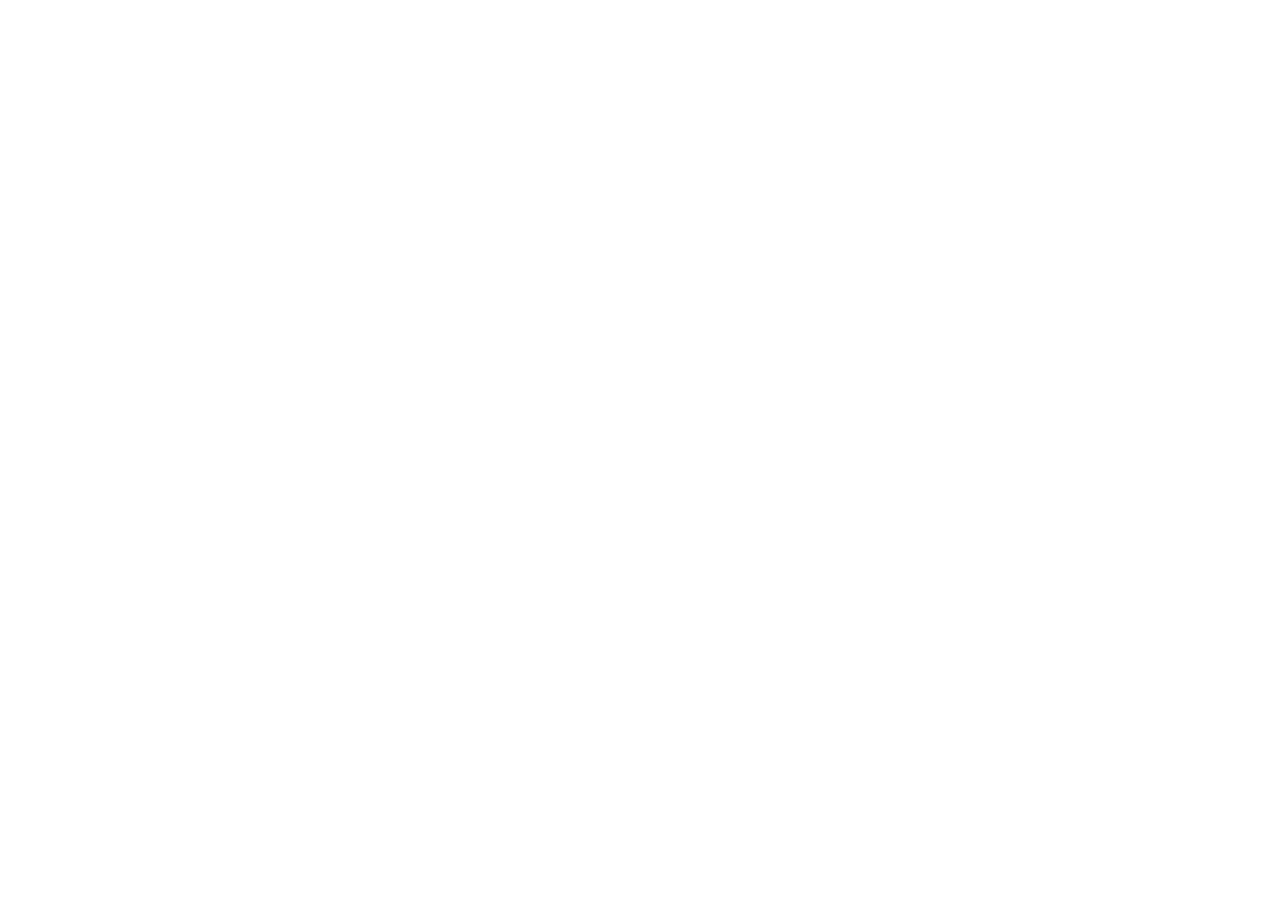
==== commit 8a9896f1: "Prepara redirección de /au-pair para evitar 404 y preview cacheado - au-pair.html: stub de redirecci" ====
--- a/au-pair.html
+++ b/au-pair.html
@@ -3,341 +3,24 @@
 <head>
 <meta charset="UTF-8">
 <meta name="viewport" content="width=device-width, initial-scale=1.0">
-<title>Certificado Médico Au Pair Colombia | Dr. Felipe Mejía — Virtual</title>
-<meta name="description" content="Certificado médico para Au Pair en Colombia. Examen virtual con médico especialista, documento el mismo día. Válido para agencias internacionales. Agenda por WhatsApp.">
-<meta property="og:title" content="Certificado Médico Au Pair Colombia — Dr. Felipe Mejía">
-<meta property="og:description" content="Certificado médico para Au Pair. Examen virtual, documento el mismo día. Válido para agencias internacionales.">
-<meta property="og:type" content="website">
-<meta property="og:url" content="https://certificadomedicovirtual.com/au-pair">
-<meta property="og:image" content="https://certificadomedicovirtual.com/assets/og-image.png">
-<meta property="og:image:width" content="1200">
-<meta property="og:image:height" content="630">
-<meta property="og:locale" content="es_CO">
-<meta name="twitter:card" content="summary_large_image">
-<meta name="twitter:title" content="Certificado Médico Au Pair Colombia — Dr. Felipe Mejía">
-<meta name="twitter:image" content="https://certificadomedicovirtual.com/assets/og-image.png">
-<link rel="preconnect" href="https://fonts.googleapis.com">
-<link rel="preconnect" href="https://fonts.gstatic.com" crossorigin>
-<link href="https://fonts.googleapis.com/css2?family=Fraunces:opsz,wght@9..144,400;9..144,500;9..144,600;9..144,700&family=Inter:wght@400;500;600;700&display=swap" rel="stylesheet">
-<link rel="stylesheet" href="styles.css">
-<link rel="icon" type="image/svg+xml" href="assets/favicon.svg">
-<link rel="canonical" href="https://certificadomedicovirtual.com/au-pair">
-<script type="application/ld+json">
-{
-  "@context": "https://schema.org",
-  "@type": "MedicalBusiness",
-  "name": "Certificado Médico Virtual — Au Pair",
-  "url": "https://certificadomedicovirtual.com/au-pair",
-  "telephone": "+573122086535",
-  "image": "https://certificadomedicovirtual.com/assets/og-image.png",
-  "description": "Certificado médico para procesos Au Pair en Colombia. Examen virtual con médico especialista, documento el mismo día.",
-  "address": {
-    "@type": "PostalAddress",
-    "addressLocality": "Manizales",
-    "addressRegion": "Caldas",
-    "addressCountry": "CO"
-  },
-  "founder": { "@type": "Person", "name": "Felipe Mejía" }
-}
-</script>
-<script type="application/ld+json">
-{
-  "@context": "https://schema.org",
-  "@type": "FAQPage",
-  "mainEntity": [
-    {
-      "@type": "Question",
-      "name": "¿Qué es el certificado médico Au Pair?",
-      "acceptedAnswer": {
-        "@type": "Answer",
-        "text": "Es un documento médico que acredita el buen estado de salud del candidato para participar en un programa de intercambio cultural Au Pair. Las agencias internacionales lo exigen como parte del proceso de postulación."
-      }
-    },
-    {
-      "@type": "Question",
-      "name": "¿El certificado médico Au Pair puede hacerse de forma virtual en Colombia?",
-      "acceptedAnswer": {
-        "@type": "Answer",
-        "text": "Sí. La Resolución 1843 de 2025 permite la realización de exámenes médicos ocupacionales por telemedicina en Colombia. El Dr. Felipe Mejía emite el certificado Au Pair de forma virtual con plena validez."
-      }
-    },
-    {
-      "@type": "Question",
-      "name": "¿Qué agencias aceptan el certificado médico Au Pair virtual?",
-      "acceptedAnswer": {
-        "@type": "Answer",
-        "text": "La mayoría de agencias Au Pair aceptan certificados emitidos por médico con registro vigente y en formato digital. Recomendamos confirmar con tu agencia específica antes de agendar. El Dr. Mejía puede adaptar el formato del documento según los requisitos de cada agencia."
-      }
-    },
-    {
-      "@type": "Question",
-      "name": "¿Cuánto tarda en llegar el certificado médico Au Pair?",
-      "acceptedAnswer": {
-        "@type": "Answer",
-        "text": "El documento se emite el mismo día de la consulta virtual, una vez completada la valoración médica."
-      }
-    }
-  ]
-}
-</script>
+<!--
+  Redirección de la antigua página /au-pair a la home.
+  El servicio Au Pair fue retirado (el negocio es solo certificados médicos
+  ocupacionales). Este stub existe para no dejar un 404 en la URL que ya
+  estaba indexada en Google.
+
+  Host estático (GitHub Pages) no admite 301 de servidor, así que se usa
+  redirección de cliente: meta refresh + canonical a la home + JS.
+  Si el sitio migra a Apache/GoDaddy, el 301 real vive en .htaccess.
+-->
+<title>Página movida — Certificado Médico Virtual</title>
+<link rel="canonical" href="https://certificadomedicovirtual.com/">
+<meta http-equiv="refresh" content="0; url=https://certificadomedicovirtual.com/">
+<meta name="robots" content="noindex, follow">
+<script>window.location.replace("https://certificadomedicovirtual.com/");</script>
 </head>
 <body>
-
-<a class="skip-link" href="#contenido">Saltar al contenido</a>
-
-<!-- HEADER -->
-<header class="site-header">
-  <div class="wrap header-inner">
-    <a href="/" class="brand">
-      <span class="brand-mark" aria-hidden="true">
-        <svg viewBox="0 0 120 120" width="34" height="34">
-          <path d="M 20 62 L 42 62 L 52 40 L 68 84 L 78 62 L 92 62"
-                fill="none" stroke="#0B3D3A" stroke-width="9" stroke-linecap="round" stroke-linejoin="round"/>
-          <path d="M 92 62 L 100 70 L 116 48"
-                fill="none" stroke="#C9A66B" stroke-width="10" stroke-linecap="round" stroke-linejoin="round"/>
-        </svg>
-      </span>
-      <span class="brand-text">Certificado<br>Médico Virtual</span>
-    </a>
-    <nav class="site-nav" id="site-nav" aria-label="Navegación principal">
-      <a href="/#servicios">Servicios</a>
-      <a href="/#como-funciona">Cómo funciona</a>
-      <a href="/#alcance">Qué incluye</a>
-      <a href="/#preguntas">Preguntas</a>
-      <a href="/#agendar">Agendar</a>
-    </nav>
-    <button class="nav-toggle" id="nav-toggle" aria-label="Abrir menú" aria-expanded="false" aria-controls="site-nav">
-      <span class="nav-toggle-bar"></span>
-      <span class="nav-toggle-bar"></span>
-      <span class="nav-toggle-bar"></span>
-    </button>
-    <a href="https://wa.me/573122086535" class="btn btn-primary btn-header" target="_blank" rel="noopener">
-      <svg width="18" height="18" viewBox="0 0 24 24" fill="currentColor" aria-hidden="true"><path d="M12.04 2C6.58 2 2.13 6.45 2.13 11.91c0 1.75.46 3.45 1.32 4.95L2.05 22l5.25-1.38a9.9 9.9 0 0 0 4.74 1.21h.01c5.46 0 9.9-4.45 9.9-9.91C21.96 6.45 17.5 2 12.04 2zm5.8 14.13c-.24.68-1.4 1.3-1.93 1.38-.5.08-1.12.11-1.8-.11a15 15 0 0 1-1.62-.6c-2.86-1.24-4.72-4.13-4.87-4.32-.14-.2-1.17-1.55-1.17-2.96s.72-2.1.98-2.39c.24-.27.53-.33.71-.33h.5c.16 0 .38-.03.58.44.24.56.8 1.95.87 2.09.07.15.11.31.02.5-.09.19-.14.31-.27.47-.14.16-.29.36-.42.48-.14.13-.28.28-.12.55.16.27.72 1.19 1.55 1.93 1.06.95 1.96 1.24 2.23 1.38.27.14.43.11.6-.07.16-.19.68-.79.87-1.06.18-.27.36-.22.6-.13.24.09 1.55.73 1.82.86.27.14.44.2.5.32.08.13.08.71-.16 1.39z"/></svg>
-      WhatsApp
-    </a>
-  </div>
-</header>
-
-<main id="contenido">
-
-  <!-- HERO -->
-  <section class="hero" id="top">
-    <div class="wrap hero-inner">
-      <div class="hero-copy">
-        <p class="eyebrow">Certificado médico para intercambio cultural</p>
-        <h1>Certificado médico Au Pair <span class="highlight">en Colombia, 100% virtual</span>.</h1>
-        <p class="hero-sub">Documentación médica para tu proceso Au Pair emitida por el Dr. Felipe Mejía, médico especialista. Válida para agencias internacionales — el mismo día, sin desplazarte.</p>
-        <div class="hero-actions">
-          <a href="https://wa.me/573122086535?text=Hola%2C%20quiero%20agendar%20un%20certificado%20m%C3%A9dico%20para%20Au%20Pair." class="btn btn-primary btn-lg" target="_blank" rel="noopener">Agendar por WhatsApp</a>
-          <a href="/#como-funciona" class="btn btn-ghost btn-lg">Cómo funciona</a>
-        </div>
-        <ul class="hero-trust">
-          <li><strong>Mismo día</strong> documento listo</li>
-          <li><strong>100%</strong> virtual y privado</li>
-          <li><strong>Válido</strong> para agencias internacionales</li>
-        </ul>
-      </div>
-      <div class="hero-seal" aria-hidden="true">
-        <svg viewBox="0 0 320 320" width="100%" height="100%">
-          <circle class="seal-ring seal-ring-1" cx="160" cy="160" r="150" fill="none" stroke="#C9A66B" stroke-width="1.5" stroke-dasharray="2 6"/>
-          <circle class="seal-ring seal-ring-2" cx="160" cy="160" r="128" fill="none" stroke="#C9A66B" stroke-width="1"/>
-          <circle class="seal-ring seal-ring-3" cx="160" cy="160" r="110" fill="#0B3D3A"/>
-          <path id="sealtext" d="M 160,50 A 110,110 0 1 1 159,50" fill="none"/>
-          <text class="seal-orbit-text" font-family="Inter, sans-serif" font-size="11.5" letter-spacing="3.5" fill="#F5F2EC">
-            <textPath href="#sealtext" startOffset="2%">CERTIFICADO MÉDICO AU PAIR · COLOMBIA ·</textPath>
-          </text>
-          <g transform="translate(160,158)">
-            <path class="pulse-draw" d="M -46 6 L -22 6 L -10 -22 L 8 34 L 20 6 L 36 6"
-                  fill="none" stroke="#F5F2EC" stroke-width="7" stroke-linecap="round" stroke-linejoin="round"/>
-            <path class="pulse-draw pulse-draw-delay" d="M 36 6 L 46 16 L 64 -10"
-                  fill="none" stroke="#C9A66B" stroke-width="8" stroke-linecap="round" stroke-linejoin="round"/>
-          </g>
-          <text class="seal-name" x="160" y="230" text-anchor="middle" font-family="Fraunces, serif" font-size="15" fill="#F5F2EC">Dr. Felipe Mejía</text>
-        </svg>
-      </div>
-    </div>
-  </section>
-
-  <!-- FRANJA DE CONFIANZA -->
-  <section class="trust-strip">
-    <div class="wrap trust-grid">
-      <div class="trust-item">
-        <span class="trust-num">15+</span>
-        <span class="trust-label">años en certificaciones médicas ocupacionales</span>
-      </div>
-      <div class="trust-item">
-        <span class="trust-num">100%</span>
-        <span class="trust-label">consulta virtual, privada y segura</span>
-      </div>
-      <div class="trust-item">
-        <span class="trust-num">1 día</span>
-        <span class="trust-label">documento listo desde la consulta</span>
-      </div>
-    </div>
-  </section>
-
-  <!-- QUÉ ES -->
-  <section class="how" id="que-es">
-    <div class="wrap">
-      <p class="eyebrow eyebrow-center">Au Pair en Colombia</p>
-      <h2 class="section-title">¿Qué es el certificado médico Au Pair y para qué sirve?</h2>
-      <div class="aupair-explainer">
-        <p>El programa Au Pair permite a jóvenes colombianos vivir con una familia en el extranjero mientras cuidan niños y aprenden el idioma. Para postularse, las agencias internacionales exigen un <strong>certificado médico que acredite el buen estado de salud</strong> del candidato.</p>
-        <p>Este documento lo emite un médico con registro vigente y debe incluir la valoración del estado general de salud, confirmación de que el candidato no padece enfermedades infecciosas o condiciones que impidan el intercambio, y la firma y sello del médico tratante.</p>
-        <p>Con la regulación vigente de telemedicina en Colombia (Resolución 1843 de 2025), este examen puede realizarse de forma virtual — sin desplazarse a una clínica.</p>
-      </div>
-    </div>
-  </section>
-
-  <!-- CÓMO FUNCIONA -->
-  <section class="services" id="como-funciona" style="background:var(--white);">
-    <div class="wrap">
-      <p class="eyebrow eyebrow-center">Proceso</p>
-      <h2 class="section-title">Cómo obtener tu certificado Au Pair en 3 pasos</h2>
-      <div class="how-grid">
-        <div class="how-step">
-          <span class="how-num">1</span>
-          <h3>Escríbenos por WhatsApp</h3>
-          <p>Cuéntanos el nombre de tu agencia Au Pair y el país al que vas. Confirmamos disponibilidad y te explicamos qué necesitas tener a la mano.</p>
-        </div>
-        <div class="how-step">
-          <span class="how-num">2</span>
-          <h3>Consulta virtual con el Dr. Mejía</h3>
-          <p>Valoración médica completa en la fecha y hora que acuerdes. Solo necesitas conexión a internet y tu documento de identidad.</p>
-        </div>
-        <div class="how-step">
-          <span class="how-num">3</span>
-          <h3>Recibe tu certificado</h3>
-          <p>Documento emitido digitalmente el mismo día, con firma y sello médico. Listo para adjuntar a tu postulación Au Pair.</p>
-        </div>
-      </div>
-    </div>
-  </section>
-
-  <!-- QUÉ INCLUYE -->
-  <section class="scope" id="incluye">
-    <div class="wrap">
-      <p class="eyebrow eyebrow-center">Alcance del servicio</p>
-      <h2 class="section-title">Qué incluye el certificado médico Au Pair</h2>
-      <p class="scope-sub">El documento cubre lo que la mayoría de agencias internacionales exigen para el proceso de postulación.</p>
-      <div class="scope-grid">
-        <div class="scope-card scope-include">
-          <div class="scope-head">
-            <span class="scope-icon scope-icon-yes" aria-hidden="true">
-              <svg width="18" height="18" viewBox="0 0 24 24" fill="none" stroke="currentColor" stroke-width="3"><path d="M4 12l5 5L20 6"/></svg>
-            </span>
-            <h3>Incluye</h3>
-          </div>
-          <ul class="scope-list">
-            <li>Valoración médica general del estado de salud.</li>
-            <li>Confirmación de ausencia de enfermedades infecciosas activas.</li>
-            <li>Historial de condiciones relevantes para el intercambio.</li>
-            <li>Documento con firma y sello médico, en formato digital.</li>
-            <li>Adaptación del formato según los requisitos de tu agencia.</li>
-          </ul>
-        </div>
-        <div class="scope-card scope-exclude">
-          <div class="scope-head">
-            <span class="scope-icon scope-icon-no" aria-hidden="true">
-              <svg width="16" height="16" viewBox="0 0 24 24" fill="none" stroke="currentColor" stroke-width="3"><path d="M5 5l14 14M19 5L5 19"/></svg>
-            </span>
-            <h3>No incluye pruebas de laboratorio</h3>
-          </div>
-          <p class="scope-note">Si tu agencia exige exámenes de laboratorio adicionales, estos deben realizarse en un centro presencial:</p>
-          <div class="scope-pills">
-            <span class="pill">VIH / VDRL</span>
-            <span class="pill">Hemograma</span>
-            <span class="pill">Tuberculosis</span>
-            <span class="pill">Hepatitis B</span>
-            <span class="pill">Toxicológico</span>
-          </div>
-        </div>
-      </div>
-      <p class="scope-footer">
-        <svg width="16" height="16" viewBox="0 0 24 24" fill="currentColor" aria-hidden="true"><path d="M12 2L4 5v6c0 5.25 3.5 9.5 8 11 4.5-1.5 8-5.75 8-11V5l-8-3zm-1 14l-3.5-3.5 1.4-1.4L11 12.2l4.6-4.6 1.4 1.4L11 16z"/></svg>
-        ¿No estás seguro de qué exige tu agencia? Escríbenos y revisamos juntos.
-      </p>
-    </div>
-  </section>
-
-  <!-- NORMATIVIDAD -->
-  <section class="law">
-    <div class="wrap law-inner">
-      <div class="law-copy">
-        <p class="eyebrow">Respaldo legal</p>
-        <h2 class="section-title" style="text-align:left; margin-bottom:18px;">¿Por qué es válido hacerlo virtual en Colombia?</h2>
-        <p class="law-ref">Resolución 1843 de 2025</p>
-        <p class="hero-sub" style="margin-bottom:20px;">La normativa colombiana vigente permite la realización de exámenes médicos por telemedicina:</p>
-        <div class="law-article">
-          <h4>Artículo 8, Parágrafo 2</h4>
-          <p>"Las valoraciones médicas ocupacionales podrán realizarse utilizando tecnologías de la información, previa autorización del usuario y autonomía médica..."</p>
-        </div>
-        <div class="law-article">
-          <h4>Artículo 26</h4>
-          <p>"Las evaluaciones médicas ocupacionales podrán realizarse por telemedicina previo cumplimiento de los requisitos de habilitación de conformidad con lo establecido por la resolución 3100 de 2019..."</p>
-        </div>
-      </div>
-    </div>
-  </section>
-
-  <!-- FAQ -->
-  <section class="faq" id="preguntas">
-    <div class="wrap">
-      <p class="eyebrow eyebrow-center">Resolvemos tus dudas</p>
-      <h2 class="section-title">Preguntas frecuentes sobre el certificado Au Pair</h2>
-      <div class="faq-list">
-        <details class="faq-item">
-          <summary>¿Qué agencias Au Pair aceptan el certificado virtual?</summary>
-          <p>La mayoría de agencias aceptan certificados emitidos por médico con registro vigente en formato digital. Recomendamos confirmar con tu agencia antes de agendar — el Dr. Mejía puede adaptar el formato del documento según los requisitos específicos de cada agencia o país.</p>
-        </details>
-        <details class="faq-item">
-          <summary>¿En qué idioma puedo recibir el certificado?</summary>
-          <p>El certificado se emite en español. Si tu agencia requiere traducción oficial al inglés u otro idioma, deberás gestionarla con un traductor certificado una vez recibido el documento.</p>
-        </details>
-        <details class="faq-item">
-          <summary>¿El certificado Au Pair tiene fecha de vencimiento?</summary>
-          <p>Sí. La mayoría de agencias exigen que el certificado tenga menos de 3 a 6 meses de expedición al momento de la postulación. Te recomendamos solicitarlo cuando ya tengas fecha de entrevista o viaje confirmada.</p>
-        </details>
-        <details class="faq-item">
-          <summary>¿Puedo agendar para el mismo día?</summary>
-          <p>Depende de la disponibilidad. Escríbenos por WhatsApp y te confirmamos el horario más próximo disponible.</p>
-        </details>
-        <details class="faq-item">
-          <summary>¿Qué pasa si mi agencia pide exámenes de laboratorio además del certificado?</summary>
-          <p>En ese caso deberás realizarlos en un laboratorio clínico presencial. Una vez tengas los resultados, el Dr. Mejía puede incorporarlos en el certificado final. Escríbenos y te orientamos según lo que exija tu agencia.</p>
-        </details>
-      </div>
-    </div>
-  </section>
-
-  <!-- CTA -->
-  <section class="booking" id="agendar">
-    <div class="wrap booking-cta">
-      <p class="eyebrow eyebrow-center">Agenda tu cita</p>
-      <h2 class="section-title">¿Listo para tu proceso Au Pair? Empecemos.</h2>
-      <p class="hero-sub booking-sub">Escríbenos por WhatsApp con el nombre de tu agencia y te respondemos de inmediato para coordinar tu consulta virtual con el Dr. Felipe Mejía.</p>
-      <a href="https://wa.me/573122086535?text=Hola%2C%20quiero%20agendar%20un%20certificado%20m%C3%A9dico%20para%20Au%20Pair." class="btn btn-primary btn-lg" target="_blank" rel="noopener">
-        <svg width="18" height="18" viewBox="0 0 24 24" fill="currentColor" aria-hidden="true"><path d="M12.04 2C6.58 2 2.13 6.45 2.13 11.91c0 1.75.46 3.45 1.32 4.95L2.05 22l5.25-1.38a9.9 9.9 0 0 0 4.74 1.21h.01c5.46 0 9.9-4.45 9.9-9.91C21.96 6.45 17.5 2 12.04 2zm5.8 14.13c-.24.68-1.4 1.3-1.93 1.38-.5.08-1.12.11-1.8-.11a15 15 0 0 1-1.62-.6c-2.86-1.24-4.72-4.13-4.87-4.32-.14-.2-1.17-1.55-1.17-2.96s.72-2.1.98-2.39c.24-.27.53-.33.71-.33h.5c.16 0 .38-.03.58.44.24.56.8 1.95.87 2.09.07.15.11.31.02.5-.09.19-.14.31-.27.47-.14.16-.29.36-.42.48-.14.13-.28.28-.12.55.16.27.72 1.19 1.55 1.93 1.06.95 1.96 1.24 2.23 1.38.27.14.43.11.6-.07.16-.19.68-.79.87-1.06.18-.27.36-.22.6-.13.24.09 1.55.73 1.82.86.27.14.44.2.5.32.08.13.08.71-.16 1.39z"/></svg>
-        Agendar certificado Au Pair
-      </a>
-      <p style="margin-top:18px; font-size:.88rem; color:var(--muted);">También puedes ver todos nuestros <a href="/" style="color:var(--forest); font-weight:600;">certificados médicos ocupacionales</a>.</p>
-    </div>
-  </section>
-
-</main>
-
-<!-- FOOTER -->
-<footer class="site-footer">
-  <div class="wrap footer-inner">
-    <p>&copy; 2026 Certificado Médico Virtual — Dr. Felipe Mejía. Todos los derechos reservados.</p>
-    <a href="https://wa.me/573122086535" target="_blank" rel="noopener">WhatsApp: 312 208 6535</a>
-  </div>
-</footer>
-
-<a href="https://wa.me/573122086535?text=Hola%2C%20quiero%20agendar%20un%20certificado%20m%C3%A9dico%20para%20Au%20Pair." class="whatsapp-float" target="_blank" rel="noopener" aria-label="Escríbenos por WhatsApp">
-  <svg width="26" height="26" viewBox="0 0 24 24" fill="currentColor" aria-hidden="true"><path d="M12.04 2C6.58 2 2.13 6.45 2.13 11.91c0 1.75.46 3.45 1.32 4.95L2.05 22l5.25-1.38a9.9 9.9 0 0 0 4.74 1.21h.01c5.46 0 9.9-4.45 9.9-9.91C21.96 6.45 17.5 2 12.04 2zm5.8 14.13c-.24.68-1.4 1.3-1.93 1.38-.5.08-1.12.11-1.8-.11a15 15 0 0 1-1.62-.6c-2.86-1.24-4.72-4.13-4.87-4.32-.14-.2-1.17-1.55-1.17-2.96s.72-2.1.98-2.39c.24-.27.53-.33.71-.33h.5c.16 0 .38-.03.58.44.24.56.8 1.95.87 2.09.07.15.11.31.02.5-.09.19-.14.31-.27.47-.14.16-.29.36-.42.48-.14.13-.28.28-.12.55.16.27.72 1.19 1.55 1.93 1.06.95 1.96 1.24 2.23 1.38.27.14.43.11.6-.07.16-.19.68-.79.87-1.06.18-.27.36-.22.6-.13.24.09 1.55.73 1.82.86.27.14.44.2.5.32.08.13.08.71-.16 1.39z"/></svg>
-</a>
-
-<script src="script.js"></script>
+<p>Esta página ya no está disponible. Te estamos llevando a
+<a href="https://certificadomedicovirtual.com/">certificadomedicovirtual.com</a>.</p>
 </body>
 </html>
